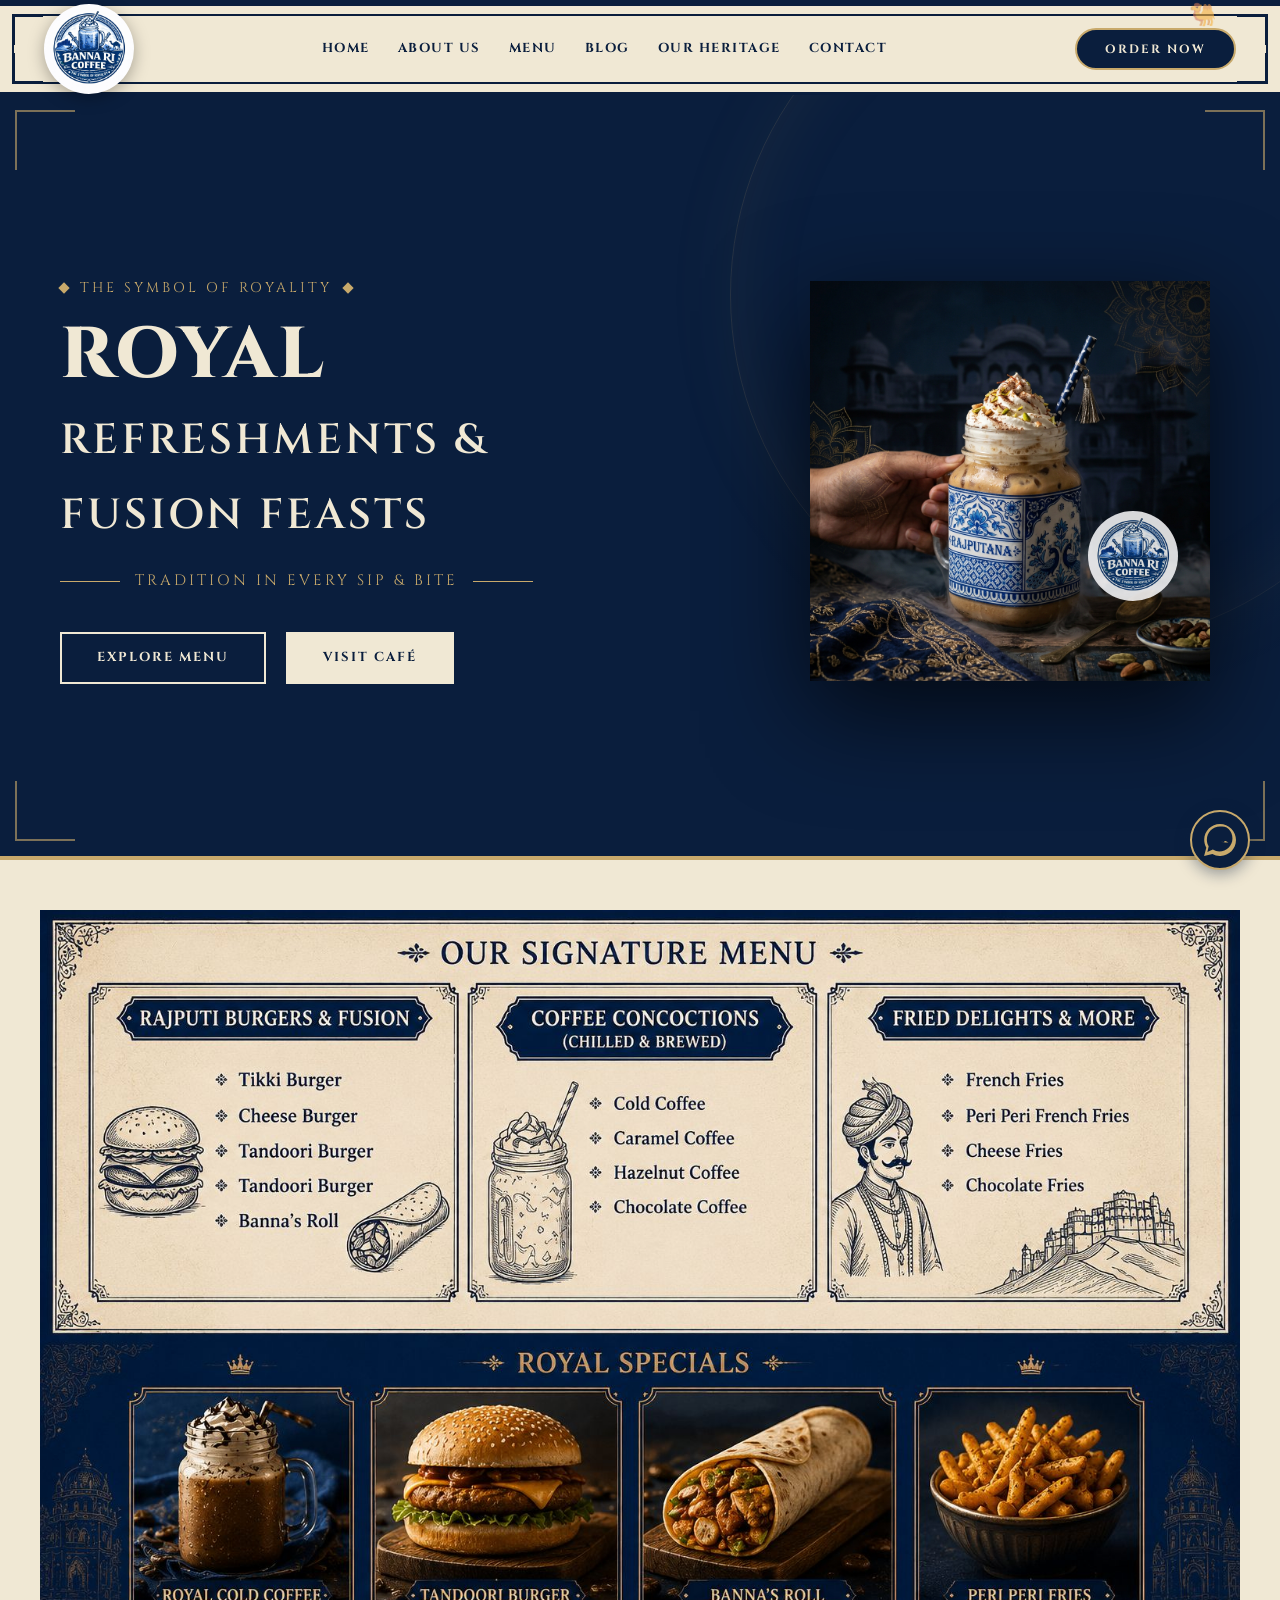
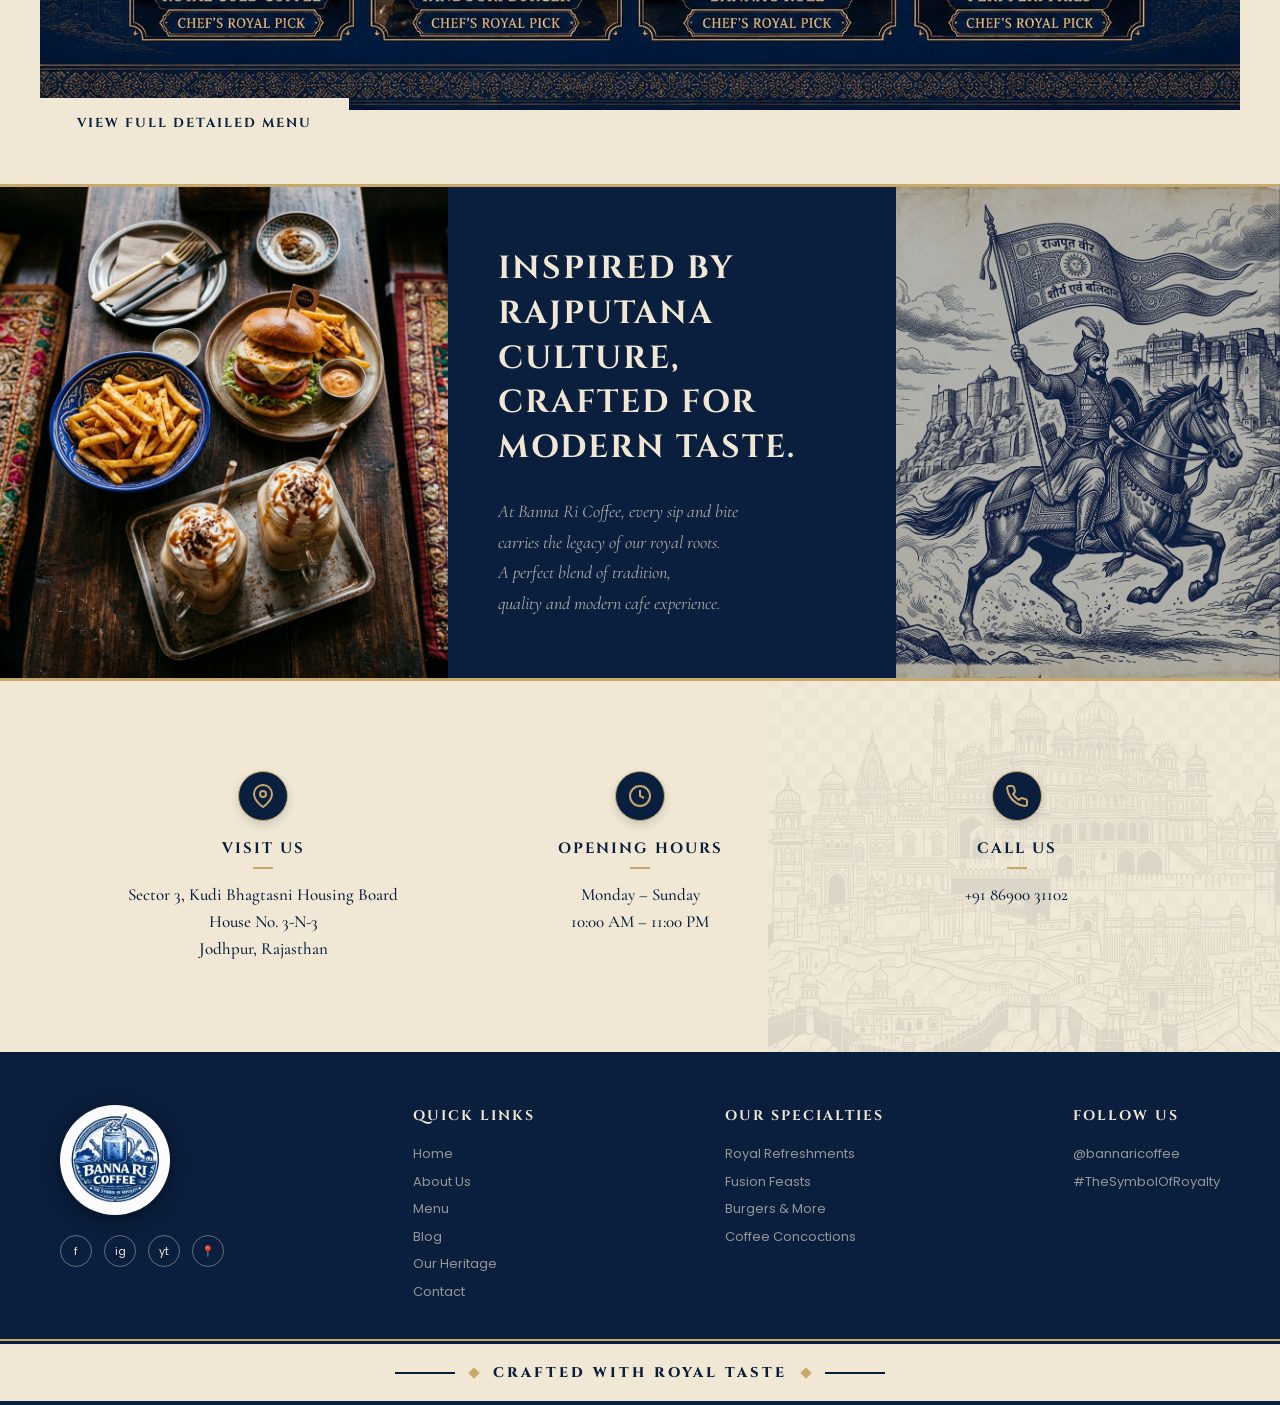
==== index.html @ 78f63f7e "feat: initial commit of Banna Ri Coffee website" ====
<!DOCTYPE html>
<html lang="en">
<head>
    <meta charset="UTF-8">
    <meta name="viewport" content="width=device-width, initial-scale=1.0">
    <title>Banna Ri Coffee | The Symbol of Royality - Royal Café in Jodhpur</title>
    <meta name="description" content="Banna Ri Coffee – The Symbol of Royality. Experience royal Rajputana refreshments and fusion feasts. Premium burgers, coffee concoctions, and fried delights in Jodhpur, Rajasthan.">
    <meta name="keywords" content="Banna Ri Coffee, Jodhpur cafe, royal cafe, Rajputana coffee, fusion feasts, cold coffee Jodhpur, best cafe in Jodhpur, royal refreshments">
    <meta property="og:title" content="Banna Ri Coffee | The Symbol of Royality">
    <meta property="og:description" content="Royal Refreshments & Fusion Feasts. Tradition in every sip and bite.">
    <meta property="og:type" content="website">
    <meta property="og:url" content="https://bannaricoffee.in">
    <meta name="robots" content="index, follow">
    <link rel="canonical" href="https://bannaricoffee.in">
    <link rel="preconnect" href="https://fonts.googleapis.com">
    <link rel="preconnect" href="https://fonts.gstatic.com" crossorigin>
    <link href="https://fonts.googleapis.com/css2?family=Cinzel:wght@400;500;600;700;800;900&family=Cormorant+Garamond:ital,wght@0,300;0,400;0,500;0,600;0,700;1,300;1,400;1,500&family=Poppins:wght@300;400;500;600&display=swap" rel="stylesheet">
    <link rel="stylesheet" href="style.css">

    <!-- Structured Data for SEO -->
    <script type="application/ld+json">
    {
      "@context": "https://schema.org",
      "@type": "CafeOrCoffeeShop",
      "name": "Banna Ri Coffee",
      "description": "Royal Rajputana café experience with fusion feasts and premium coffee concoctions",
      "url": "https://bannaricoffee.in",
      "telephone": "+918690031102",
      "address": {
        "@type": "PostalAddress",
        "streetAddress": "Sector 3, Kudi Bhagtasni Housing Board, House No. 3-N-3",
        "addressLocality": "Jodhpur",
        "addressRegion": "Rajasthan",
        "addressCountry": "IN"
      },
      "openingHours": "Mo-Su 10:00-23:00",
      "servesCuisine": ["Indian Fusion", "Coffee", "Burgers"],
      "priceRange": "$$"
    }
    </script>
</head>
<body>

<!-- ═══════════ NAVBAR ═══════════ -->
<nav id="navbar" class="navbar">
    <div class="nav-inner">
        <div class="corner-ornament tl"></div>
        <div class="corner-ornament tr"></div>
        <div class="corner-ornament bl"></div>
        <div class="corner-ornament br"></div>

        <a href="#" class="nav-logo">
            <img src="logo.png" alt="Banna Ri Coffee Logo" class="logo-img">
        </a>

        <div class="nav-links">
            <a href="index.html">HOME</a>
            <a href="about.html">ABOUT US</a>
            <a href="menu.html">MENU</a>
            <a href="blog.html">BLOG</a>
            <a href="heritage.html">OUR HERITAGE</a>
            <a href="#contact">CONTACT</a>
        </div>

        <button class="mobile-menu-toggle" id="mobile-toggle" aria-label="Toggle Menu">☰</button>
        <a href="https://wa.me/918690031102?text=Jai%20Rajputana!%20I%20would%20like%20to%20place%20an%20order%20or%20inquire%20about%20Banna%20Ri%20Coffee." class="order-btn" target="_blank" rel="noopener noreferrer">ORDER NOW</a>

        <!-- Camel silhouette on right side -->
        <div class="nav-camel">🐫</div>
    </div>
</nav>

<!-- ═══════════ HERO SECTION ═══════════ -->
<section id="home" class="hero">
    <!-- Background layers -->
    <div class="hero-palace-bg"></div>
    <div class="hero-mandala"></div>
    <div class="hero-gradient"></div>

    <!-- Corner ornaments -->
    <div class="hero-corner tl"></div>
    <div class="hero-corner tr"></div>
    <div class="hero-corner bl"></div>
    <div class="hero-corner br"></div>

    <!-- Sword decorations -->
    <div class="hero-sword left-sword"></div>
    <div class="hero-sword right-sword"></div>

    <div class="hero-content">
        <div class="hero-text">
            <p class="hero-tagline">
                <span class="diamond-sm"></span>
                THE SYMBOL OF ROYALITY
                <span class="diamond-sm"></span>
            </p>
            <h1>ROYAL<br><span class="h1-smaller">REFRESHMENTS &</span><br><span class="h1-smaller">FUSION FEASTS</span></h1>
            <div class="hero-rule">
                <span class="rule-line"></span>
                <span class="hero-sub">TRADITION IN EVERY SIP & BITE</span>
                <span class="rule-line"></span>
            </div>
            <div class="hero-btns">
                <a href="#menu" class="btn-plaque">EXPLORE MENU</a>
                <a href="#contact" class="btn-plaque filled">VISIT CAFÉ</a>
            </div>
        </div>

        <div class="hero-image">
            <img src="hero-coffee.png" alt="Banna Ri Coffee Royal Cold Coffee" class="coffee-img">
            <div class="coffee-logo-overlay">
                <img src="logo.png" alt="Logo" class="coffee-logo">
            </div>
        </div>
    </div>
</section>

<!-- ═══════════ MENU SECTION — FIGMA IMAGE ═══════════ -->
<section id="menu" class="menu-section">
    <div class="menu-image-container">
        <!-- Outer ornamental frame -->
        <div class="poster-frame">
            <img src="uploaded-menu.jpg" alt="Banna Ri Coffee Signature Royal Menu" class="menu-figma-img">
        </div>
        <div class="menu-action-row">
            <a href="menu.html" class="btn-plaque filled">VIEW FULL DETAILED MENU</a>
        </div>
    </div>
</section>

<!-- ═══════════ HERITAGE SECTION ═══════════ -->
<section id="heritage" class="heritage-section">
    <div class="heritage-content">
        <div class="heritage-left">
            <img src="heritage-food.png" alt="Royal Food Spread" class="heritage-food-img">
        </div>
        <div class="heritage-center">
            <h2>INSPIRED BY<br>RAJPUTANA CULTURE,<br>CRAFTED FOR<br>MODERN TASTE.</h2>
            <p>At Banna Ri Coffee, every sip and bite<br>carries the legacy of our royal roots.<br>A perfect blend of tradition,<br>quality and modern cafe experience.</p>
        </div>
        <div class="heritage-right">
            <img src="warrior-horse.png" alt="Rajput Warrior on Horseback" class="warrior-img">
        </div>
    </div>
</section>



<!-- ═══════════ CONTACT INFO BAR ═══════════ -->
<section id="contact" class="contact-bar">
    <div class="contact-palace-bg">
        <img src="palace-bg.png" alt="" class="palace-watermark">
    </div>
    <div class="contact-boxes">
        <div class="c-box">
            <div class="c-icon">
                <svg width="24" height="24" viewBox="0 0 24 24" fill="none" stroke="currentColor" stroke-width="2"><path d="M21 10c0 7-9 13-9 13s-9-6-9-13a9 9 0 0 1 18 0z"/><circle cx="12" cy="10" r="3"/></svg>
            </div>
            <h4>VISIT US</h4>
            <p>Sector 3, Kudi Bhagtasni Housing Board<br>House No. 3-N-3<br>Jodhpur, Rajasthan</p>
        </div>
        <div class="c-box">
            <div class="c-icon">
                <svg width="24" height="24" viewBox="0 0 24 24" fill="none" stroke="currentColor" stroke-width="2"><circle cx="12" cy="12" r="10"/><polyline points="12 6 12 12 16 14"/></svg>
            </div>
            <h4>OPENING HOURS</h4>
            <p>Monday – Sunday<br>10:00 AM – 11:00 PM</p>
        </div>
        <div class="c-box">
            <div class="c-icon">
                <svg width="24" height="24" viewBox="0 0 24 24" fill="none" stroke="currentColor" stroke-width="2"><path d="M22 16.92v3a2 2 0 0 1-2.18 2 19.79 19.79 0 0 1-8.63-3.07 19.5 19.5 0 0 1-6-6 19.79 19.79 0 0 1-3.07-8.67A2 2 0 0 1 4.11 2h3a2 2 0 0 1 2 1.72c.127.96.361 1.903.7 2.81a2 2 0 0 1-.45 2.11L8.09 9.91a16 16 0 0 0 6 6l1.27-1.27a2 2 0 0 1 2.11-.45c.907.339 1.85.573 2.81.7A2 2 0 0 1 22 16.92z"/></svg>
            </div>
            <h4>CALL US</h4>
            <p>+91 86900 31102</p>
        </div>
    </div>
</section>

<!-- ═══════════ FOOTER ═══════════ -->
<footer class="footer">
    <div class="footer-grid">
        <div class="footer-brand">
            <img src="logo.png" alt="Banna Ri Coffee" class="footer-logo">
            <div class="social-row">
                <a href="#" aria-label="Facebook">f</a>
                <a href="#" aria-label="Instagram">ig</a>
                <a href="#" aria-label="YouTube">yt</a>
                <a href="#" aria-label="Location">📍</a>
            </div>
        </div>
        <div class="footer-col">
            <h4>QUICK LINKS</h4>
            <a href="index.html">Home</a>
            <a href="about.html">About Us</a>
            <a href="menu.html">Menu</a>
            <a href="blog.html">Blog</a>
            <a href="heritage.html">Our Heritage</a>
            <a href="#contact">Contact</a>
        </div>
        <div class="footer-col">
            <h4>OUR SPECIALTIES</h4>
            <a href="#">Royal Refreshments</a>
            <a href="#">Fusion Feasts</a>
            <a href="#">Burgers & More</a>
            <a href="#">Coffee Concoctions</a>
        </div>
        <div class="footer-col">
            <h4>FOLLOW US</h4>
            <p>@bannaricoffee</p>
            <p>#TheSymbolOfRoyalty</p>
        </div>
    </div>
</footer>

<!-- ═══════════ BOTTOM BAR ═══════════ -->
<div class="bottom-bar">
    <span class="bar-line"></span>
    <span class="diamond-sm"></span>
    <span class="bar-text">CRAFTED WITH ROYAL TASTE</span>
    <span class="diamond-sm"></span>
    <span class="bar-line"></span>
</div>

<!-- FLOATING WHATSAPP BUTTON -->
<a href="https://wa.me/918690031102?text=Jai%20Rajputana!%20I%20would%20like%20to%20place%20an%20order%20or%20inquire%20about%20Banna%20Ri%20Coffee." class="whatsapp-float" target="_blank" rel="noopener noreferrer">
    <div class="whatsapp-tooltip">ORDER / INQUIRE ON WHATSAPP</div>
    <svg class="whatsapp-icon" viewBox="0 0 24 24">
        <path d="M.057 24l1.687-6.163c-1.041-1.804-1.588-3.849-1.587-5.946C.06 5.348 5.397.01 12.008.01c3.202.001 6.212 1.246 8.477 3.514 2.266 2.268 3.507 5.28 3.505 8.484-.004 6.657-5.34 11.997-11.953 11.997-2.005-.001-3.973-.502-5.724-1.455L0 24zm6.59-4.846c1.6.95 3.188 1.449 4.825 1.451 5.436 0 9.86-4.37 9.864-9.799.002-2.63-1.023-5.101-2.885-6.967C16.688 1.974 14.218 1.95 12.012 1.95c-5.438 0-9.863 4.373-9.867 9.802-.001 1.764.47 3.487 1.365 5.02L2.516 21.03l4.131-1.876zm11.758-5.321c-.328-.164-1.94-.959-2.241-1.07-.301-.11-.52-.164-.738.164-.219.329-.848 1.07-.1.328.164.738 1.07 2.241.11.3-.11.492-.41.656-.82.328-1.53-.765-2.241-1.07-.3-.11-.492-.164-.738-.164-.219 0-.52.082-.738.329s-.82.82-.82 2.001.875 2.32 1.011 2.511c.137.192 1.7 2.596 4.12 3.644.576.248 1.025.396 1.375.507.579.184 1.106.158 1.522.096.464-.069 1.94-.793 2.214-1.52.274-.728.274-1.352.192-1.488-.082-.136-.301-.219-.63-.383z"/>
    </svg>
</a>

<!-- MOBILE MENU TOGGLE SCRIPT -->
<script>
    document.addEventListener("DOMContentLoaded", function() {
        const mobileToggle = document.getElementById("mobile-toggle");
        const navLinks = document.querySelector(".nav-links");
        
        if (mobileToggle && navLinks) {
            mobileToggle.addEventListener("click", function() {
                navLinks.classList.toggle("active");
                if (navLinks.classList.contains("active")) {
                    mobileToggle.innerHTML = "✕";
                } else {
                    mobileToggle.innerHTML = "☰";
                }
            });
        }
    });
</script>

</body>
</html>
---- style.css ----
@import url('https://fonts.googleapis.com/css2?family=Cinzel:wght@400;500;600;700;800;900&family=Cormorant+Garamond:ital,wght@0,300;0,400;0,500;0,600;0,700;1,300;1,400;1,500&family=Poppins:wght@300;400;500;600&display=swap');

/* ═══════════ COLOR SYSTEM ═══════════ */
:root {
  --navy: #0a1e3d;
  --navy-deep: #071630;
  --cream: #f0e8d4;
  --cream-light: #f5efe0;
  --beige: #e4dac6;
  --gold: #c8a96b;
  --gold-dark: #a58b52;
  --white: #fff;
  --border-blue: #1a3a6e;
}

/* ═══════════ RESET ═══════════ */
*,*::before,*::after{margin:0;padding:0;box-sizing:border-box}
html{scroll-behavior:smooth}
body{
  font-family:'Poppins',sans-serif;
  background:var(--cream);
  color:var(--navy);
  overflow-x:hidden;
  line-height:1.5;
}
a{text-decoration:none;color:inherit}
img{max-width:100%;display:block}
ul{list-style:none}

/* ═══════════ UTILITIES ═══════════ */
.diamond-sm{
  display:inline-block;width:8px;height:8px;
  background:var(--gold);transform:rotate(45deg);
  vertical-align:middle;
}
.d-bullet{
  display:inline-block;width:6px;height:6px;
  background:var(--navy);transform:rotate(45deg);
  margin-right:10px;vertical-align:middle;
}

/* Corner Ornaments */
.corner-ornament{
  position:absolute;width:30px;height:30px;
  border:2px solid var(--navy);z-index:5;
}
.corner-ornament.tl{top:-1px;left:-1px;border-right:none;border-bottom:none}
.corner-ornament.tr{top:-1px;right:-1px;border-left:none;border-bottom:none}
.corner-ornament.bl{bottom:-1px;left:-1px;border-right:none;border-top:none}
.corner-ornament.br{bottom:-1px;right:-1px;border-left:none;border-top:none}

/* ═══════════ NAVBAR ═══════════ */
.navbar{
  background:var(--cream);
  border-top:6px solid var(--navy);
  border-bottom:3px solid var(--navy);
  padding:8px 12px;
  position:sticky;top:0;z-index:1000;
}
.nav-inner{
  display:flex;align-items:center;justify-content:space-between;
  border:2px solid var(--navy);padding:8px 30px;
  position:relative;background:var(--cream);
}
.nav-logo{display:block;width:90px;height:90px;flex-shrink:0;
  margin-top:-20px;margin-bottom:-20px;z-index:10;
}
.logo-img{
  width:100%;height:100%;object-fit:contain;
  border-radius:50%;
  filter:drop-shadow(0 4px 8px rgba(0,0,0,.3));
}
.nav-links{display:flex;gap:28px;align-items:center}
.nav-links a{
  font-family:'Cinzel',serif;font-size:13px;font-weight:700;
  letter-spacing:1.5px;color:var(--navy);
  position:relative;transition:color .3s;
}
.nav-links a:hover{color:var(--gold-dark)}
.order-btn{
  font-family:'Cinzel',serif;font-size:12px;font-weight:700;
  letter-spacing:2px;padding:10px 28px;
  background:var(--navy);color:var(--cream);
  border:2px solid var(--gold);border-radius:30px;
  transition:all .3s;
}
.order-btn:hover{background:var(--border-blue);box-shadow:0 0 15px rgba(200,169,107,.3)}
.nav-camel{position:absolute;right:50px;top:-18px;font-size:22px;opacity:.6}

/* ═══════════ HERO ═══════════ */
.hero{
  position:relative;background:var(--navy);
  padding:70px 60px 60px;overflow:hidden;
  border-bottom:4px solid var(--gold);
  min-height:85vh;display:flex;align-items:center;
}
.hero-palace-bg{
  position:absolute;top:0;left:0;width:55%;height:100%;
  background:url('https://images.unsplash.com/photo-1599661555355-61b6c6b4458f?q=80&w=1200&auto=format&fit=crop') center/cover;
  opacity:.12;mix-blend-mode:screen;
}
.hero-mandala{
  position:absolute;top:-150px;right:-150px;width:700px;height:700px;
  border:1px solid rgba(200,169,107,.15);border-radius:50%;
  box-shadow:inset 0 0 80px rgba(200,169,107,.08),0 0 80px rgba(200,169,107,.05);
}
.hero-gradient{
  position:absolute;bottom:0;left:0;width:100%;height:50%;
  background:linear-gradient(to top,var(--navy),transparent);z-index:1;
}
/* Hero corners */
.hero-corner{position:absolute;width:60px;height:60px;z-index:3;opacity:.6}
.hero-corner.tl{top:15px;left:15px;border-top:2px solid var(--gold);border-left:2px solid var(--gold)}
.hero-corner.tr{top:15px;right:15px;border-top:2px solid var(--gold);border-right:2px solid var(--gold)}
.hero-corner.bl{bottom:15px;left:15px;border-bottom:2px solid var(--gold);border-left:2px solid var(--gold)}
.hero-corner.br{bottom:15px;right:15px;border-bottom:2px solid var(--gold);border-right:2px solid var(--gold)}

.hero-content{
  display:flex;align-items:center;justify-content:space-between;
  width:100%;max-width:1400px;margin:0 auto;
  position:relative;z-index:5;
}
.hero-text{flex:1;max-width:620px}
.hero-tagline{
  font-family:'Cinzel',serif;font-size:14px;color:var(--gold);
  letter-spacing:3px;margin-bottom:20px;
  display:flex;align-items:center;gap:12px;
}
.hero h1{
  font-family:'Cinzel',serif;color:var(--cream);
  font-size:72px;line-height:1.05;font-weight:800;
  margin-bottom:25px;letter-spacing:2px;
}
.h1-smaller{font-size:42px;font-weight:600;letter-spacing:3px}
.hero-rule{display:flex;align-items:center;gap:15px;margin-bottom:40px}
.rule-line{flex:0 0 60px;height:1px;background:var(--gold)}
.hero-sub{
  font-family:'Cinzel',serif;font-size:15px;color:var(--gold);
  letter-spacing:3px;white-space:nowrap;
}
.hero-btns{display:flex;gap:20px}
.btn-plaque{
  font-family:'Cinzel',serif;font-size:13px;font-weight:700;
  letter-spacing:2px;padding:14px 35px;
  border:2px solid var(--cream);color:var(--cream);
  background:transparent;position:relative;
  transition:all .4s;
}
.btn-plaque:hover{background:rgba(255,255,255,.1);box-shadow:0 0 20px rgba(200,169,107,.2)}
.btn-plaque.filled{background:var(--cream);color:var(--navy);border-color:var(--cream)}
.btn-plaque.filled:hover{background:var(--beige)}

.hero-image{flex:0 0 420px;position:relative;display:flex;justify-content:center}
.coffee-img{
  width:100%;max-width:400px;
  filter:drop-shadow(0 30px 50px rgba(0,0,0,.7));
  animation:heroFloat 5s ease-in-out infinite;
}
.coffee-logo-overlay{
  position:absolute;bottom:20%;right:10%;width:90px;height:90px;
}
.coffee-logo{width:100%;border-radius:50%;opacity:.85}

@keyframes heroFloat{
  0%,100%{transform:translateY(0)}
  50%{transform:translateY(-12px)}
}

/* ═══════════ MENU POSTER (Figma Layout) ═══════════ */
.menu-section{
  background:var(--cream);
  padding:50px 40px;
  display:flex;justify-content:center;
}
.menu-poster{
  max-width:700px;width:100%;
}
.poster-border{
  border:3px solid var(--navy);padding:30px 35px 20px;
  position:relative;background:var(--cream-light);
  box-shadow:inset 0 0 0 6px var(--cream-light),inset 0 0 0 8px var(--navy);
}

/* Logo cloud at top */
.poster-logo-wrap{
  display:flex;justify-content:center;margin-bottom:15px;
  margin-top:-10px;
}
.poster-cloud{
  position:relative;padding:10px;
  background:var(--cream-light);z-index:2;
}
.poster-cloud::before{
  content:'';position:absolute;inset:-15px -30px;
  background:var(--navy);
  -webkit-mask-image:url("data:image/svg+xml,%3Csvg xmlns='http://www.w3.org/2000/svg' viewBox='0 0 300 120'%3E%3Cpath d='M20,110 Q0,60 20,10 Q75,-10 150,10 Q225,-10 280,10 Q300,60 280,110 Q225,130 150,110 Q75,130 20,110Z' fill='black'/%3E%3C/svg%3E");
  mask-image:url("data:image/svg+xml,%3Csvg xmlns='http://www.w3.org/2000/svg' viewBox='0 0 300 120'%3E%3Cpath d='M20,110 Q0,60 20,10 Q75,-10 150,10 Q225,-10 280,10 Q300,60 280,110 Q225,130 150,110 Q75,130 20,110Z' fill='black'/%3E%3C/svg%3E");
  -webkit-mask-size:100% 100%;mask-size:100% 100%;
  z-index:-1;opacity:.08;
}
.poster-logo-img{
  width:120px;height:120px;border-radius:50%;
  object-fit:contain;
  filter:drop-shadow(0 4px 10px rgba(0,0,0,.2));
}

/* Poster title */
.poster-title{
  display:flex;align-items:center;justify-content:center;
  gap:15px;margin-bottom:30px;
}
.poster-title h2{
  font-family:'Cinzel',serif;font-size:22px;font-weight:800;
  letter-spacing:4px;color:var(--navy);white-space:nowrap;
  text-align:center;
}
.heading-line{flex:1;height:2px;background:var(--navy);max-width:100px}

/* Category card */
.poster-category{
  border:2px solid var(--navy);
  margin-bottom:20px;padding:0 25px 20px;
  background:var(--beige);position:relative;
  box-shadow:inset 0 0 0 3px var(--beige),inset 0 0 0 4px rgba(10,30,61,.12);
}

/* Category header pill */
.poster-cat-header{
  display:flex;align-items:center;justify-content:center;gap:12px;
  margin:-1px -26px 20px;padding:12px 20px;
  background:var(--navy);position:relative;
  /* Scalloped bottom */
  -webkit-mask-image:url("data:image/svg+xml,%3Csvg xmlns='http://www.w3.org/2000/svg' viewBox='0 0 300 55'%3E%3Crect width='300' height='42' fill='black'/%3E%3Cpath d='M0,42 Q50,65 100,42 Q150,65 200,42 Q250,65 300,42 L300,55 L0,55Z' fill='black'/%3E%3C/svg%3E");
  mask-image:url("data:image/svg+xml,%3Csvg xmlns='http://www.w3.org/2000/svg' viewBox='0 0 300 55'%3E%3Crect width='300' height='42' fill='black'/%3E%3Cpath d='M0,42 Q50,65 100,42 Q150,65 200,42 Q250,65 300,42 L300,55 L0,55Z' fill='black'/%3E%3C/svg%3E");
  -webkit-mask-size:100% 100%;mask-size:100% 100%;
}
.cat-pill-label{
  font-family:'Cinzel',serif;font-size:15px;font-weight:800;
  letter-spacing:2px;color:var(--cream);text-align:center;
}
.cat-pill-label small{
  font-size:11px;display:block;letter-spacing:1px;
  opacity:.7;margin-top:2px;
}
.cat-pill-label.full{width:100%}
.cat-icon{opacity:.8}
.cat-icon svg{fill:var(--cream)!important}

/* Menu items */
.poster-items{
  padding:5px 10px;
}
.poster-items.two-col{
  display:grid;grid-template-columns:1fr 1fr;gap:4px 30px;
}
.poster-item{
  font-family:'Cormorant Garamond',serif;
  font-size:19px;font-weight:600;color:var(--navy);
  margin-bottom:8px;line-height:1.4;
  display:flex;align-items:center;
}

/* Sketches */
.poster-sketches{
  display:flex;gap:20px;justify-content:center;
  padding-top:10px;height:90px;align-items:flex-end;
}
.poster-sketches.coffee-row{height:100px}
.sketch-img{
  max-height:80px;
  filter:sepia(1) hue-rotate(190deg) saturate(.35) contrast(1.3) brightness(.75);
  mix-blend-mode:multiply;opacity:.65;
}

/* Bottom heritage row */
.poster-bottom-row{
  display:flex;justify-content:space-between;
  align-items:flex-end;margin-top:10px;padding:0 10px;
  height:130px;overflow:hidden;
}
.poster-warrior{
  height:120px;
  filter:sepia(1) hue-rotate(190deg) saturate(.3) brightness(.6);
  mix-blend-mode:multiply;opacity:.5;
}
.poster-palace{
  height:100px;
  filter:sepia(1) hue-rotate(190deg) saturate(.3) brightness(.5);
  mix-blend-mode:multiply;opacity:.35;
}

/* ═══════════ HERITAGE SECTION ═══════════ */
.heritage-section{
  background:var(--navy);color:var(--cream);
  border-top:3px solid var(--gold);
  border-bottom:3px solid var(--gold);
  overflow:hidden;
}
.heritage-content{
  display:flex;align-items:stretch;
  max-width:1400px;margin:0 auto;
}
.heritage-left{flex:0 0 35%;overflow:hidden}
.heritage-food-img{width:100%;height:100%;object-fit:cover;min-height:450px}
.heritage-center{
  flex:1;padding:60px 50px;
  display:flex;flex-direction:column;justify-content:center;
}
.heritage-center h2{
  font-family:'Cinzel',serif;font-size:32px;line-height:1.4;
  color:var(--cream);letter-spacing:2px;margin-bottom:25px;
}
.heritage-center p{
  font-family:'Cormorant Garamond',serif;
  font-size:18px;color:rgba(240,232,212,.7);line-height:1.7;
  font-style:italic;
}
.heritage-right{flex:0 0 30%;overflow:hidden;position:relative}
.warrior-img{
  width:100%;height:100%;object-fit:cover;min-height:450px;
  opacity:.7;mix-blend-mode:lighten;
}

/* ═══════════ GALLERY STRIP ═══════════ */
.gallery-strip{
  background:var(--navy-deep);
  padding:15px;border-bottom:3px solid var(--gold);
}
.gallery-row{display:flex;gap:12px}
.g-item{flex:1;overflow:hidden;border:2px solid var(--gold);border-radius:4px}
.g-item img{
  width:100%;height:180px;object-fit:cover;
  transition:transform .6s;
  filter:sepia(.15) contrast(1.1);
}
.g-item:hover img{transform:scale(1.08)}

/* ═══════════ CONTACT BAR ═══════════ */
.contact-bar{
  background:var(--cream);padding:70px 60px;
  position:relative;overflow:hidden;
  border-bottom:3px solid var(--navy);
}
.contact-palace-bg{
  position:absolute;right:0;bottom:0;width:40%;height:100%;
  opacity:.08;pointer-events:none;
}
.palace-watermark{width:100%;height:100%;object-fit:cover}
.contact-boxes{
  display:flex;justify-content:space-around;
  max-width:1100px;margin:0 auto;position:relative;z-index:2;
  gap:30px;
}
.c-box {
  text-align: center;
  flex: 1;
  padding: 20px;
  transition: transform 0.3s ease;
}
.c-box:hover {
  transform: translateY(-5px);
}
.c-icon {
  width: 50px;
  height: 50px;
  margin: 0 auto 15px;
  color: var(--gold);
  background: var(--navy);
  border-radius: 50%;
  display: flex;
  align-items: center;
  justify-content: center;
  border: 1.5px solid var(--gold);
  box-shadow: 0 4px 10px rgba(10, 30, 61, 0.15);
  transition: all 0.3s ease;
}
.c-box:hover .c-icon {
  background: var(--gold);
  color: var(--navy);
  transform: rotate(5deg) scale(1.05);
  box-shadow: 0 6px 15px rgba(200, 169, 107, 0.3);
}
.c-box h4 {
  font-family: 'Cinzel', serif;
  font-size: 15px;
  font-weight: 700;
  letter-spacing: 2px;
  margin-bottom: 12px;
  color: var(--navy);
  position: relative;
  display: inline-block;
  padding-bottom: 8px;
}
.c-box h4::after {
  content: '';
  position: absolute;
  bottom: 0;
  left: 50%;
  transform: translateX(-50%);
  width: 20px;
  height: 1.5px;
  background: var(--gold);
  transition: width 0.3s ease;
}
.c-box:hover h4::after {
  width: 40px;
}
.c-box p {
  font-family: 'Cormorant Garamond', serif;
  font-size: 17px;
  color: var(--navy);
  line-height: 1.6;
  font-weight: 500;
}

/* ═══════════ FOOTER ═══════════ */
.footer{
  background:var(--navy);color:var(--cream);
  padding:50px 60px 30px;
  border-bottom:2px solid var(--gold);
}
.footer-grid{
  display:flex;justify-content:space-between;
  max-width:1400px;margin:0 auto;gap:40px;
}
.footer-brand{display:flex;flex-direction:column;align-items:flex-start}
.footer-logo{
  width:110px;height:110px;border-radius:50%;
  object-fit:contain;margin-bottom:20px;
  filter:drop-shadow(0 4px 10px rgba(0,0,0,.4));
}
.social-row{display:flex;gap:12px}
.social-row a{
  width:32px;height:32px;border:1px solid rgba(240,232,212,.4);
  border-radius:50%;display:flex;align-items:center;justify-content:center;
  font-size:11px;color:var(--cream);transition:all .3s;
}
.social-row a:hover{border-color:var(--gold);color:var(--gold)}

.footer-col{display:flex;flex-direction:column}
.footer-col h4{
  font-family:'Cinzel',serif;font-size:14px;font-weight:700;
  letter-spacing:2px;margin-bottom:18px;color:var(--cream);
}
.footer-col a,.footer-col p{
  font-size:13px;color:rgba(240,232,212,.6);
  margin-bottom:8px;transition:color .3s;
}
.footer-col a:hover{color:var(--gold)}

/* ═══════════ BOTTOM BAR ═══════════ */
.bottom-bar{
  background:var(--cream);padding:18px;
  display:flex;align-items:center;justify-content:center;gap:15px;
  border-top:3px solid var(--navy);
  border-bottom:4px solid var(--navy);
}
.bar-line{width:60px;height:2px;background:var(--navy)}
.bar-text{
  font-family:'Cinzel',serif;font-size:14px;font-weight:800;
  letter-spacing:3px;color:var(--navy);
}

.mobile-menu-toggle {
  display: none;
}

/* ═══════════ FLOATING WHATSAPP BUTTON ═══════════ */
.whatsapp-float {
  position: fixed;
  bottom: 30px;
  right: 30px;
  background: var(--navy);
  border: 2px solid var(--gold);
  color: var(--gold);
  width: 60px;
  height: 60px;
  border-radius: 50%;
  display: flex;
  align-items: center;
  justify-content: center;
  box-shadow: 0 4px 15px rgba(10, 30, 61, 0.4);
  z-index: 1999;
  transition: all 0.3s ease;
  text-decoration: none;
}
.whatsapp-float:hover {
  background: var(--gold);
  color: var(--navy);
  transform: scale(1.1);
  box-shadow: 0 6px 20px rgba(200, 169, 107, 0.6);
}
.whatsapp-icon {
  width: 32px;
  height: 32px;
  fill: currentColor;
}
.whatsapp-tooltip {
  position: absolute;
  right: 70px;
  background: var(--navy);
  border: 1px solid var(--gold);
  color: var(--cream);
  padding: 6px 12px;
  border-radius: 4px;
  font-size: 12px;
  font-family: 'Cinzel', serif;
  font-weight: 600;
  letter-spacing: 1px;
  white-space: nowrap;
  opacity: 0;
  pointer-events: none;
  transition: opacity 0.3s, transform 0.3s;
  transform: translateX(10px);
  box-shadow: 0 4px 10px rgba(0,0,0,0.3);
}
.whatsapp-float:hover .whatsapp-tooltip {
  opacity: 1;
  transform: translateX(0);
}

/* ═══════════ BLOG PREVIEW ═══════════ */
.blog-preview-section {
  background: var(--navy-deep);
  color: var(--cream);
  padding: 80px 60px;
  text-align: center;
  border-bottom: 3px solid var(--gold);
}
.preview-header {
  display: flex;
  align-items: center;
  justify-content: center;
  gap: 20px;
  margin-bottom: 10px;
}
.preview-header h2 {
  font-family: 'Cinzel', serif;
  font-size: 28px;
  font-weight: 800;
  letter-spacing: 4px;
  color: var(--cream);
  white-space: nowrap;
}
.preview-header .heading-line {
  flex: 1;
  height: 1px;
  background: rgba(240, 232, 212, 0.2);
  max-width: 180px;
}
.preview-subtitle {
  font-family: 'Cormorant Garamond', serif;
  font-size: 18px;
  font-style: italic;
  color: var(--gold);
  margin-bottom: 50px;
}
.preview-grid {
  display: grid;
  grid-template-columns: repeat(2, 1fr);
  gap: 40px;
  max-width: 1100px;
  margin: 0 auto 50px;
  text-align: left;
}
.preview-card {
  background: var(--navy);
  border: 2px solid rgba(200, 169, 107, 0.2);
  display: flex;
  flex-direction: column;
  transition: all 0.3s ease;
}
.preview-card:hover {
  transform: translateY(-5px);
  border-color: var(--gold);
  box-shadow: 0 10px 25px rgba(0,0,0,0.3);
}
.p-card-img-wrap {
  position: relative;
  height: 240px;
  overflow: hidden;
  border-bottom: 2px solid rgba(200, 169, 107, 0.2);
}
.p-card-img {
  width: 100%;
  height: 100%;
  object-fit: cover;
  transition: transform 0.5s ease;
}
.preview-card:hover .p-card-img {
  transform: scale(1.05);
}
.p-card-tag {
  position: absolute;
  top: 15px;
  left: 15px;
  background: var(--navy-deep);
  color: var(--gold);
  border: 1px solid var(--gold);
  font-family: 'Cinzel', serif;
  font-size: 10px;
  font-weight: 700;
  letter-spacing: 1px;
  padding: 4px 10px;
}
.p-card-content {
  padding: 25px;
  display: flex;
  flex-direction: column;
  flex-grow: 1;
}
.p-card-date {
  font-family: 'Cinzel', serif;
  font-size: 11px;
  color: var(--gold-dark);
  margin-bottom: 10px;
  letter-spacing: 1px;
}
.preview-card h3 {
  font-family: 'Cinzel', serif;
  font-size: 18px;
  font-weight: 700;
  color: var(--cream);
  margin-bottom: 12px;
  letter-spacing: 1px;
}
.p-card-content p {
  font-family: 'Cormorant Garamond', serif;
  font-size: 16px;
  color: rgba(240, 232, 212, 0.7);
  line-height: 1.6;
  margin-bottom: 20px;
  flex-grow: 1;
}
.p-read-more {
  font-family: 'Cinzel', serif;
  font-size: 11px;
  font-weight: 700;
  color: var(--gold);
  letter-spacing: 1.5px;
  transition: color 0.3s;
  align-self: flex-start;
}
.p-read-more:hover {
  color: var(--cream);
}
.preview-action {
  display: flex;
  justify-content: center;
}

/* ═══════════ RESPONSIVE ═══════════ */
@media(max-width:1024px){
  .hero-content{flex-direction:column;text-align:center;gap:50px}
  .hero-text{align-items:center;display:flex;flex-direction:column;max-width:100%}
  .hero h1{font-size:48px}
  .h1-smaller{font-size:28px}
  .hero-image{flex:0 0 auto}
  .nav-links{
    display: none;
    flex-direction: column;
    position: absolute;
    top: 100%;
    left: 0;
    right: 0;
    background: var(--navy);
    border: 2px solid var(--gold);
    border-top: none;
    padding: 30px 20px;
    gap: 20px;
    z-index: 999;
    box-shadow: 0 10px 30px rgba(0,0,0,0.5);
  }
  .nav-links.active {
    display: flex;
  }
  .nav-links a {
    color: var(--cream);
    font-size: 16px;
    text-align: center;
    width: 100%;
    padding: 10px 0;
    border-bottom: 1px solid rgba(200, 169, 107, 0.15);
  }
  .nav-links a:last-child {
    border-bottom: none;
  }
  .nav-links a.active {
    color: var(--gold);
    border-bottom: 2px solid var(--gold);
    padding-bottom: 4px;
  }
  .mobile-menu-toggle {
    display: block;
    background: transparent;
    border: none;
    color: var(--navy);
    font-size: 32px;
    cursor: pointer;
    order: 3;
    line-height: 1;
    transition: color 0.3s;
    padding: 5px 10px;
  }
  .mobile-menu-toggle:hover {
    color: var(--gold-dark);
  }
  .nav-camel{display:none}
  .menu-columns{flex-direction:column}
  .heritage-content{flex-direction:column}
  .heritage-left,.heritage-right{flex:0 0 auto}
  .heritage-food-img,.warrior-img{min-height:300px}
  .gallery-row{flex-wrap:wrap}
  .g-item{flex:0 0 calc(50% - 6px)}
  .contact-boxes{flex-direction:column;gap:30px;align-items:center}
  .footer-grid{flex-direction:column;gap:30px}
  .preview-grid {
    grid-template-columns: 1fr;
    gap: 30px;
  }
  .blog-preview-section {
    padding: 60px 20px;
  }
}
@media(max-width:600px){
  .hero{padding:50px 20px}
  .hero h1{font-size:36px}
  .h1-smaller{font-size:22px}
  .menu-section{padding:30px 15px}
  .menu-frame{padding:25px 15px}
  .hero-btns{flex-direction:column;gap:12px}
  .g-item{flex:0 0 100%}
  .whatsapp-float {
    bottom: 20px;
    right: 20px;
    width: 50px;
    height: 50px;
  }
  .whatsapp-icon {
    width: 26px;
    height: 26px;
  }
  .whatsapp-tooltip {
    display: none; /* Hide tooltips on small mobile touchscreens */
  }
}
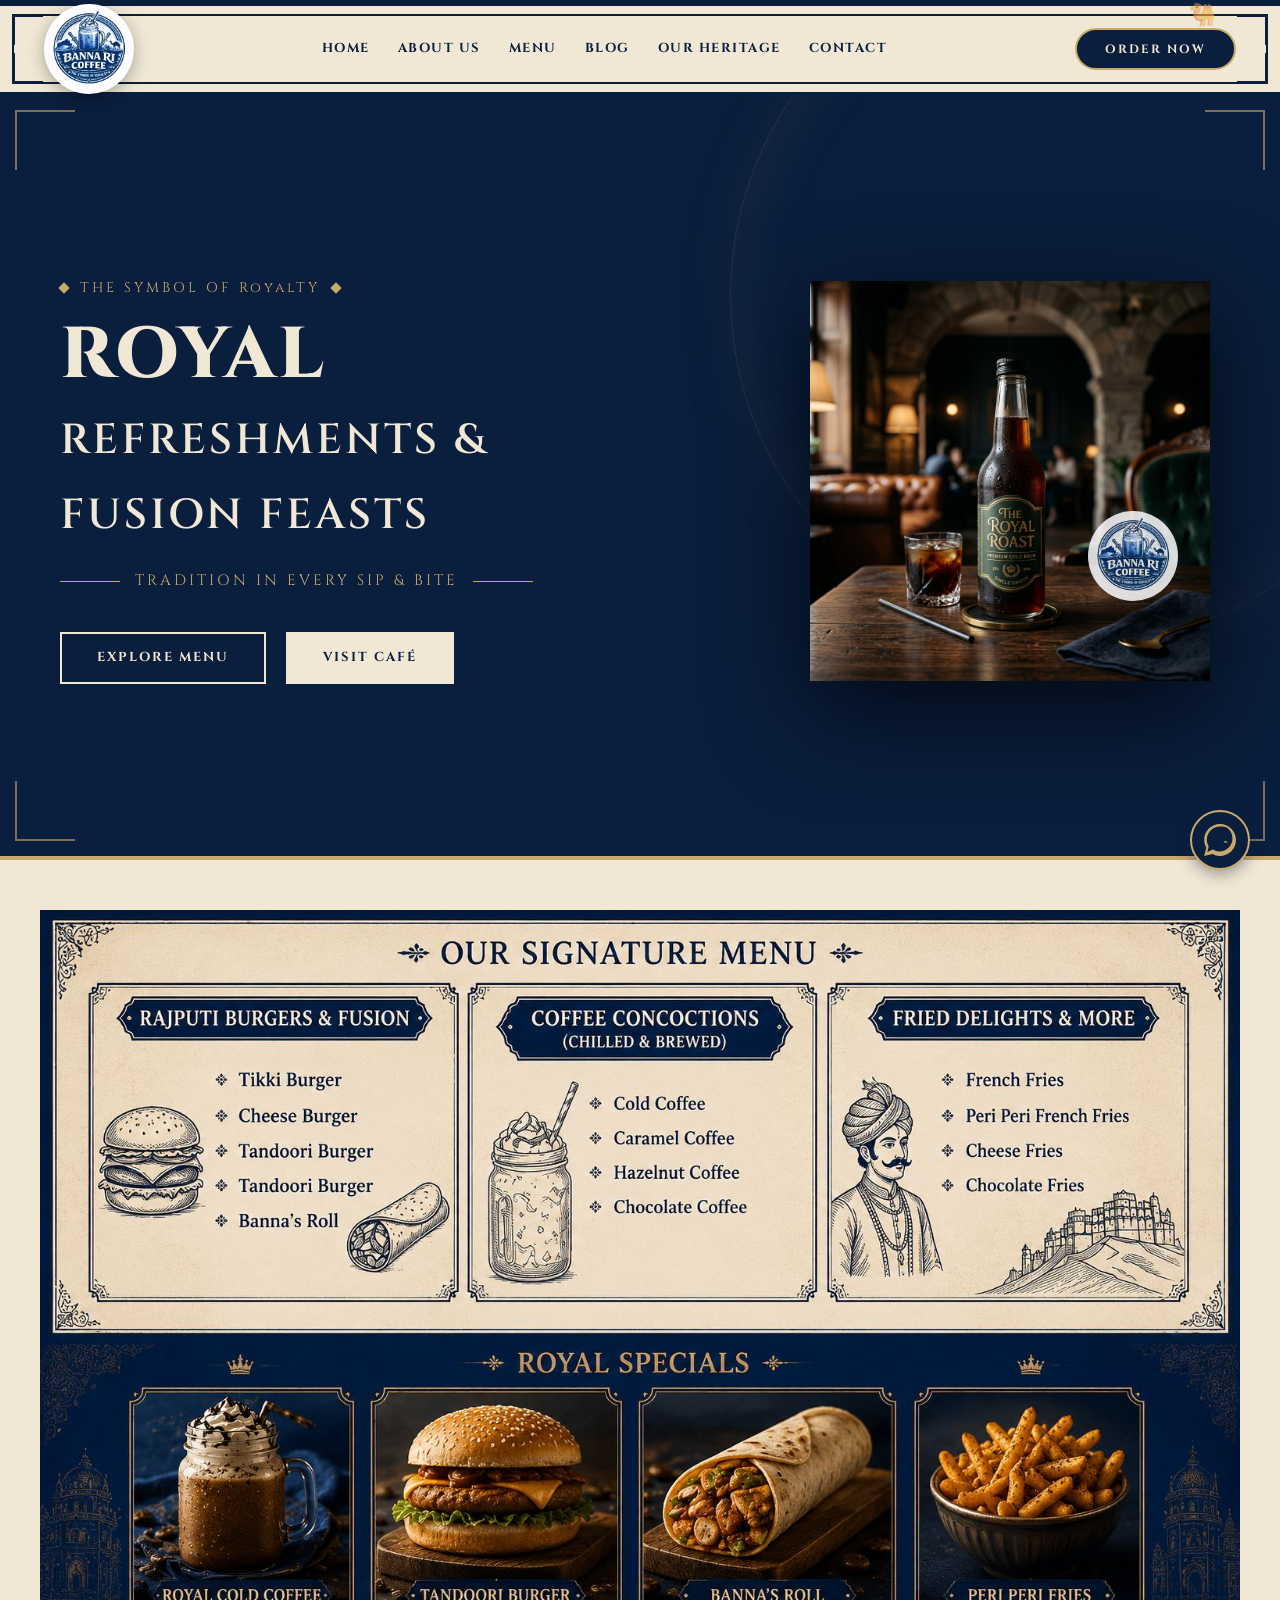
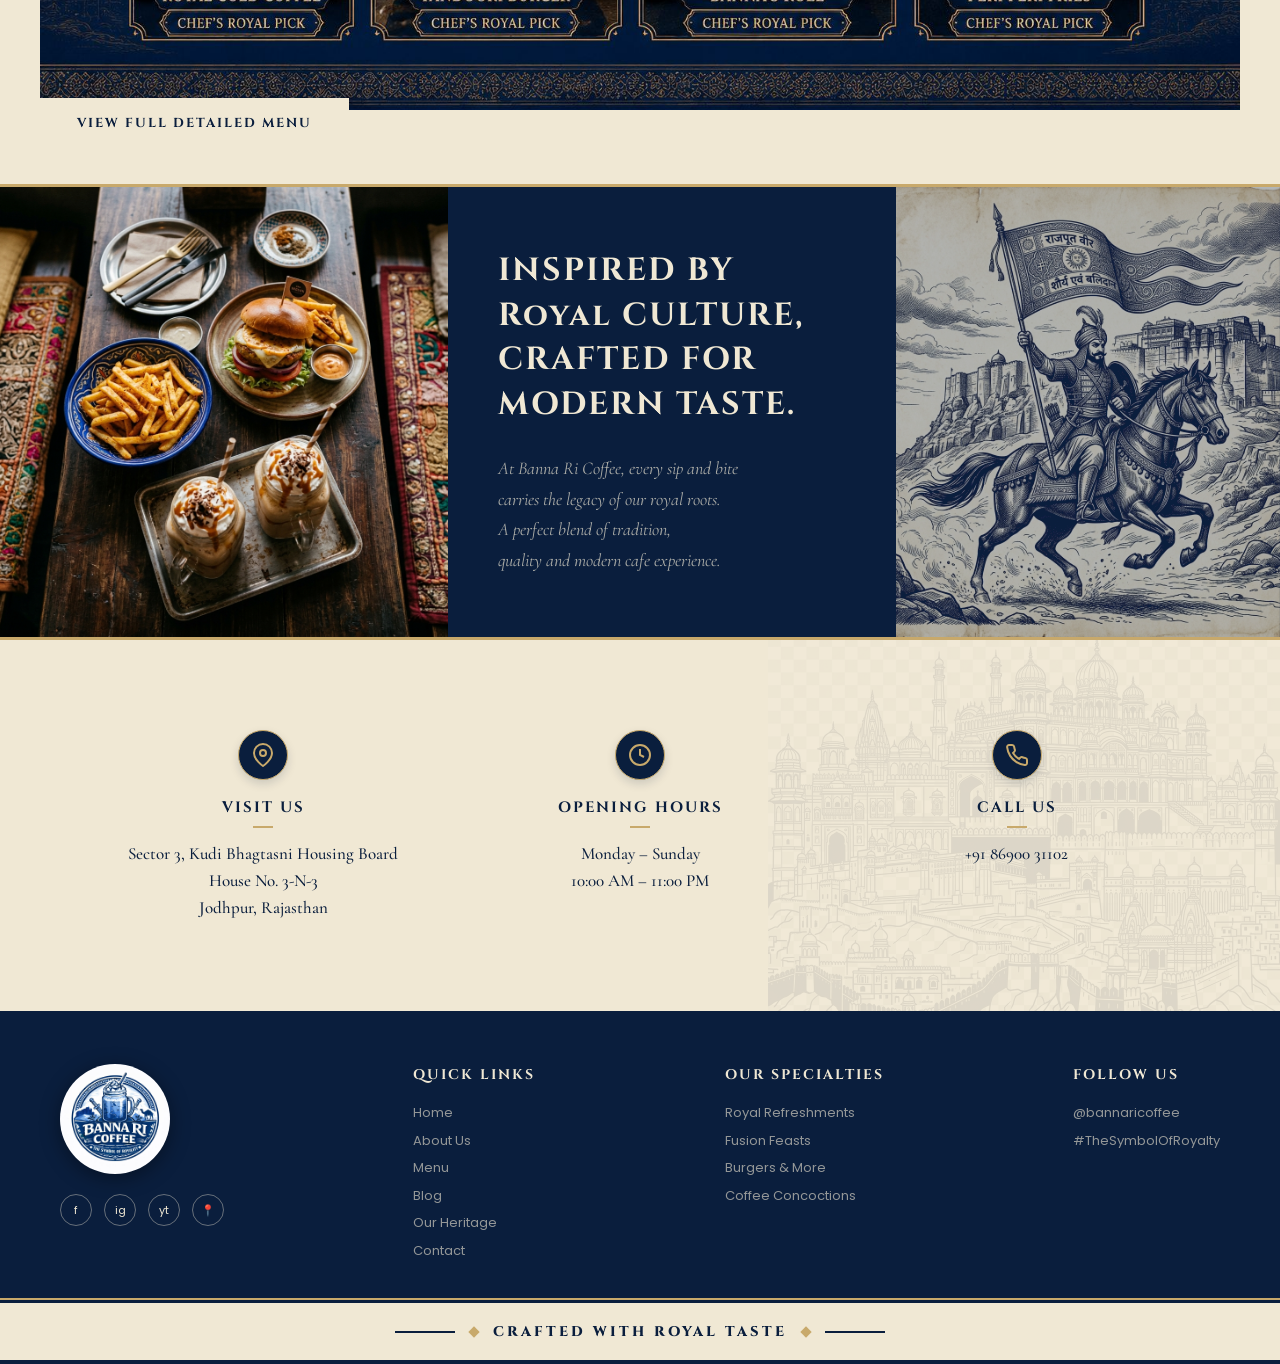
==== commit f04567a5: "Major brand update: Replace Rajputana references, update hero image to bottle logo, add cigar shots " ====
--- a/index.html
+++ b/index.html
@@ -3,10 +3,10 @@
 <head>
     <meta charset="UTF-8">
     <meta name="viewport" content="width=device-width, initial-scale=1.0">
-    <title>Banna Ri Coffee | The Symbol of Royality - Royal Café in Jodhpur</title>
-    <meta name="description" content="Banna Ri Coffee – The Symbol of Royality. Experience royal Rajputana refreshments and fusion feasts. Premium burgers, coffee concoctions, and fried delights in Jodhpur, Rajasthan.">
-    <meta name="keywords" content="Banna Ri Coffee, Jodhpur cafe, royal cafe, Rajputana coffee, fusion feasts, cold coffee Jodhpur, best cafe in Jodhpur, royal refreshments">
-    <meta property="og:title" content="Banna Ri Coffee | The Symbol of Royality">
+    <title>Banna Ri Coffee | The Symbol of Royalty - Royal Café in Jodhpur</title>
+    <meta name="description" content="Banna Ri Coffee – The Symbol of Royalty. Experience royal Royal refreshments and fusion feasts. Premium burgers, coffee concoctions, and fried delights in Jodhpur, Rajasthan.">
+    <meta name="keywords" content="Banna Ri Coffee, Jodhpur cafe, royal cafe, Royal coffee, fusion feasts, cold coffee Jodhpur, best cafe in Jodhpur, royal refreshments">
+    <meta property="og:title" content="Banna Ri Coffee | The Symbol of Royalty">
     <meta property="og:description" content="Royal Refreshments & Fusion Feasts. Tradition in every sip and bite.">
     <meta property="og:type" content="website">
     <meta property="og:url" content="https://bannaricoffee.in">
@@ -23,7 +23,7 @@
       "@context": "https://schema.org",
       "@type": "CafeOrCoffeeShop",
       "name": "Banna Ri Coffee",
-      "description": "Royal Rajputana café experience with fusion feasts and premium coffee concoctions",
+      "description": "Royal Royal café experience with fusion feasts and premium coffee concoctions",
       "url": "https://bannaricoffee.in",
       "telephone": "+918690031102",
       "address": {
@@ -63,7 +63,7 @@
         </div>
 
         <button class="mobile-menu-toggle" id="mobile-toggle" aria-label="Toggle Menu">☰</button>
-        <a href="https://wa.me/918690031102?text=Jai%20Rajputana!%20I%20would%20like%20to%20place%20an%20order%20or%20inquire%20about%20Banna%20Ri%20Coffee." class="order-btn" target="_blank" rel="noopener noreferrer">ORDER NOW</a>
+        <a href="https://wa.me/918690031102?text=Hello!%20I%20would%20like%20to%20place%20an%20order%20or%20inquire%20about%20Banna%20Ri%20Coffee." class="order-btn" target="_blank" rel="noopener noreferrer">ORDER NOW</a>
 
         <!-- Camel silhouette on right side -->
         <div class="nav-camel">🐫</div>
@@ -91,7 +91,7 @@
         <div class="hero-text">
             <p class="hero-tagline">
                 <span class="diamond-sm"></span>
-                THE SYMBOL OF ROYALITY
+                THE SYMBOL OF RoyalTY
                 <span class="diamond-sm"></span>
             </p>
             <h1>ROYAL<br><span class="h1-smaller">REFRESHMENTS &</span><br><span class="h1-smaller">FUSION FEASTS</span></h1>
@@ -135,11 +135,11 @@
             <img src="heritage-food.png" alt="Royal Food Spread" class="heritage-food-img">
         </div>
         <div class="heritage-center">
-            <h2>INSPIRED BY<br>RAJPUTANA CULTURE,<br>CRAFTED FOR<br>MODERN TASTE.</h2>
+            <h2>INSPIRED BY<br>Royal CULTURE,<br>CRAFTED FOR<br>MODERN TASTE.</h2>
             <p>At Banna Ri Coffee, every sip and bite<br>carries the legacy of our royal roots.<br>A perfect blend of tradition,<br>quality and modern cafe experience.</p>
         </div>
         <div class="heritage-right">
-            <img src="warrior-horse.png" alt="Rajput Warrior on Horseback" class="warrior-img">
+            <img src="warrior-horse.png" alt="Royal Warrior on Horseback" class="warrior-img">
         </div>
     </div>
 </section>
@@ -222,7 +222,7 @@
 </div>
 
 <!-- FLOATING WHATSAPP BUTTON -->
-<a href="https://wa.me/918690031102?text=Jai%20Rajputana!%20I%20would%20like%20to%20place%20an%20order%20or%20inquire%20about%20Banna%20Ri%20Coffee." class="whatsapp-float" target="_blank" rel="noopener noreferrer">
+<a href="https://wa.me/918690031102?text=Hello!%20I%20would%20like%20to%20place%20an%20order%20or%20inquire%20about%20Banna%20Ri%20Coffee." class="whatsapp-float" target="_blank" rel="noopener noreferrer">
     <div class="whatsapp-tooltip">ORDER / INQUIRE ON WHATSAPP</div>
     <svg class="whatsapp-icon" viewBox="0 0 24 24">
         <path d="M.057 24l1.687-6.163c-1.041-1.804-1.588-3.849-1.587-5.946C.06 5.348 5.397.01 12.008.01c3.202.001 6.212 1.246 8.477 3.514 2.266 2.268 3.507 5.28 3.505 8.484-.004 6.657-5.34 11.997-11.953 11.997-2.005-.001-3.973-.502-5.724-1.455L0 24zm6.59-4.846c1.6.95 3.188 1.449 4.825 1.451 5.436 0 9.86-4.37 9.864-9.799.002-2.63-1.023-5.101-2.885-6.967C16.688 1.974 14.218 1.95 12.012 1.95c-5.438 0-9.863 4.373-9.867 9.802-.001 1.764.47 3.487 1.365 5.02L2.516 21.03l4.131-1.876zm11.758-5.321c-.328-.164-1.94-.959-2.241-1.07-.301-.11-.52-.164-.738.164-.219.329-.848 1.07-.1.328.164.738 1.07 2.241.11.3-.11.492-.41.656-.82.328-1.53-.765-2.241-1.07-.3-.11-.492-.164-.738-.164-.219 0-.52.082-.738.329s-.82.82-.82 2.001.875 2.32 1.011 2.511c.137.192 1.7 2.596 4.12 3.644.576.248 1.025.396 1.375.507.579.184 1.106.158 1.522.096.464-.069 1.94-.793 2.214-1.52.274-.728.274-1.352.192-1.488-.082-.136-.301-.219-.63-.383z"/>
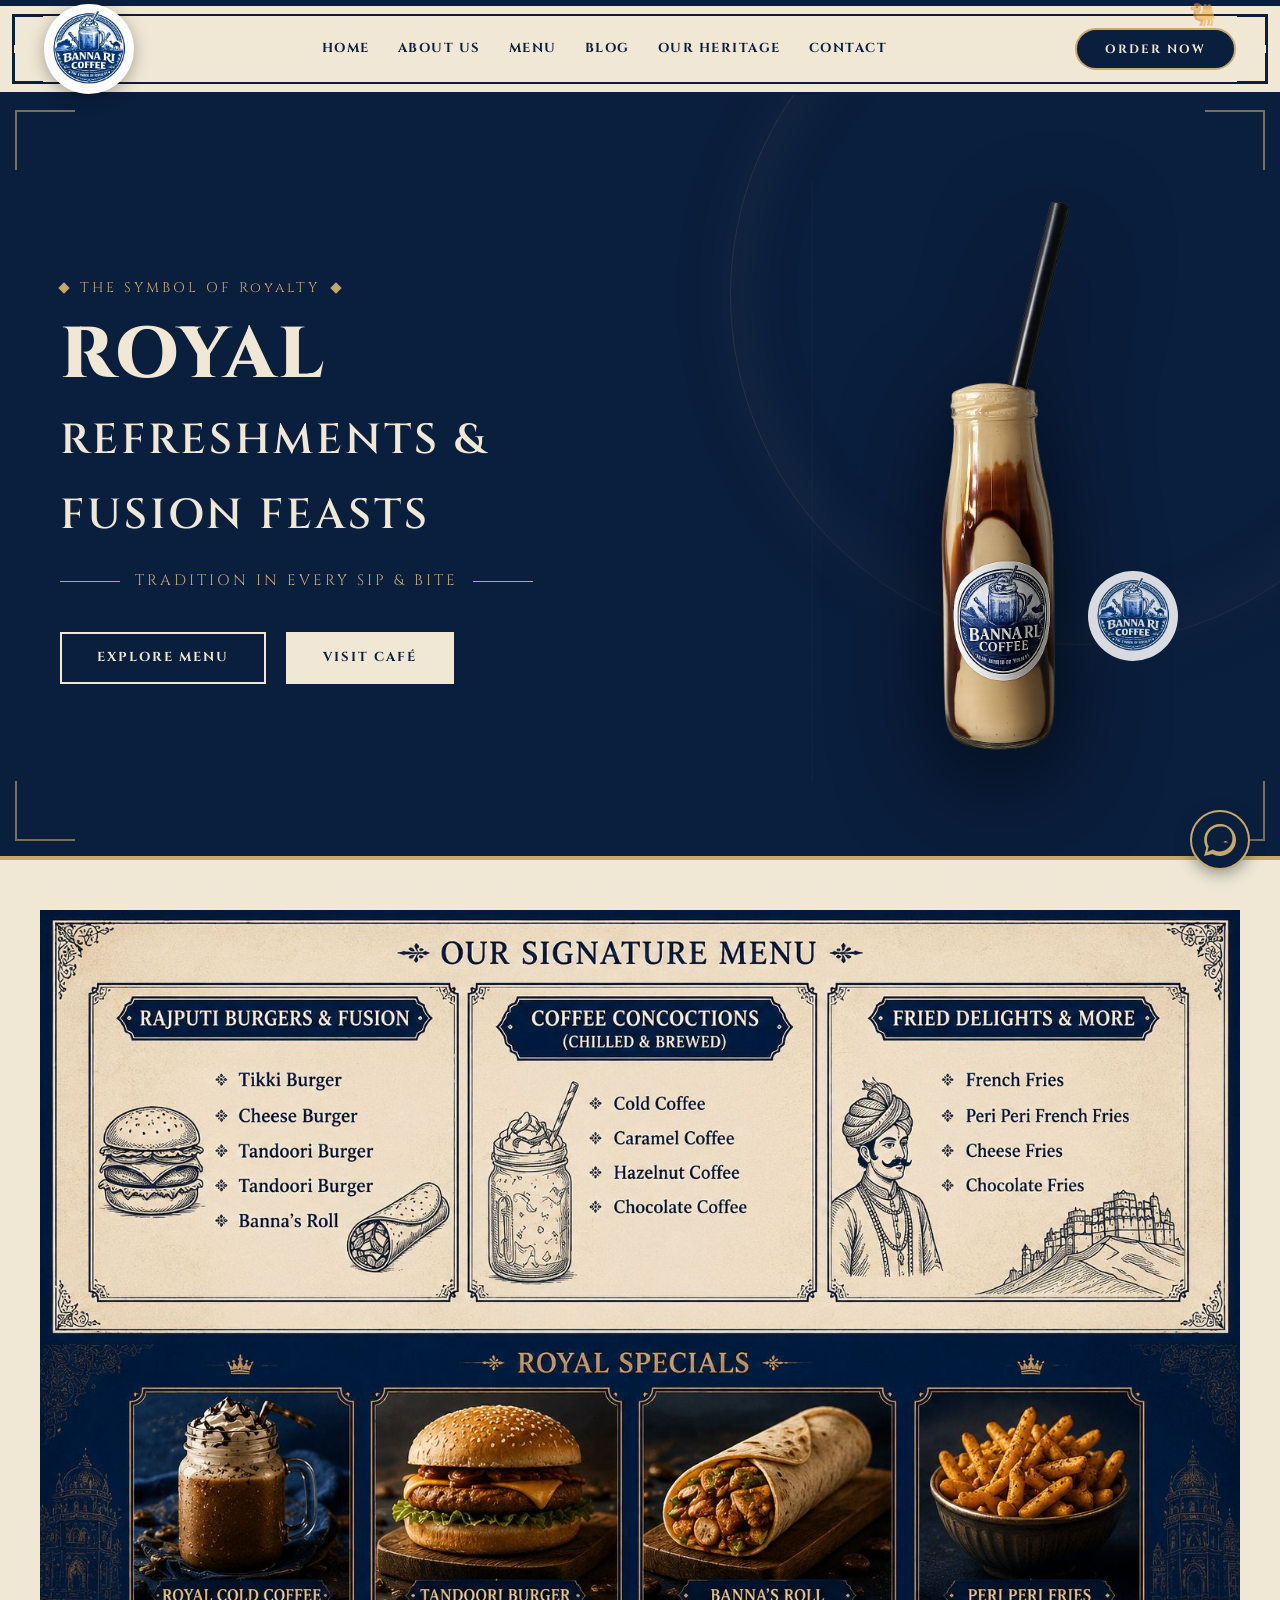
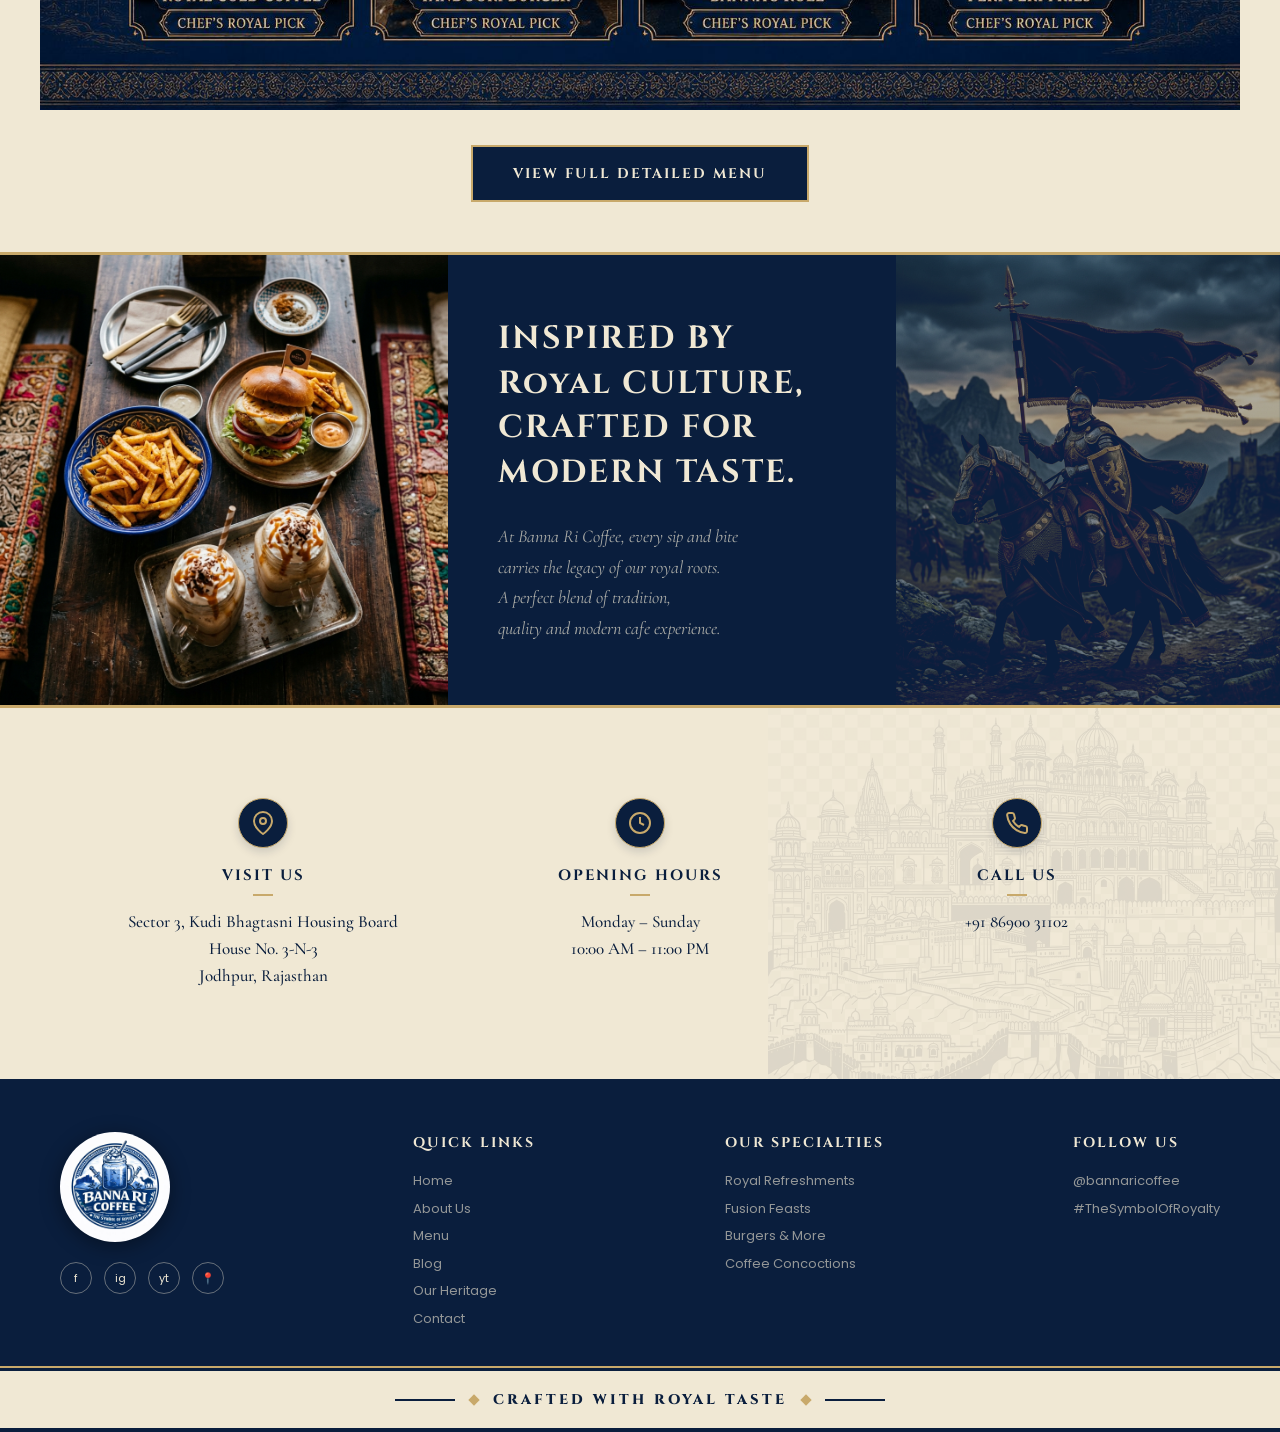
==== commit 8ee3f0ec: "Update canonical URLs and sitemaps to vercel app link for SEO" ====
--- a/index.html
+++ b/index.html
@@ -9,9 +9,9 @@
     <meta property="og:title" content="Banna Ri Coffee | The Symbol of Royalty">
     <meta property="og:description" content="Royal Refreshments & Fusion Feasts. Tradition in every sip and bite.">
     <meta property="og:type" content="website">
-    <meta property="og:url" content="https://bannaricoffee.in">
+    <meta property="og:url" content="https://banna-ri-coffee.vercel.app">
     <meta name="robots" content="index, follow">
-    <link rel="canonical" href="https://bannaricoffee.in">
+    <link rel="canonical" href="https://banna-ri-coffee.vercel.app">
     <link rel="preconnect" href="https://fonts.googleapis.com">
     <link rel="preconnect" href="https://fonts.gstatic.com" crossorigin>
     <link href="https://fonts.googleapis.com/css2?family=Cinzel:wght@400;500;600;700;800;900&family=Cormorant+Garamond:ital,wght@0,300;0,400;0,500;0,600;0,700;1,300;1,400;1,500&family=Poppins:wght@300;400;500;600&display=swap" rel="stylesheet">
@@ -24,7 +24,7 @@
       "@type": "CafeOrCoffeeShop",
       "name": "Banna Ri Coffee",
       "description": "Royal Royal café experience with fusion feasts and premium coffee concoctions",
-      "url": "https://bannaricoffee.in",
+      "url": "https://banna-ri-coffee.vercel.app",
       "telephone": "+918690031102",
       "address": {
         "@type": "PostalAddress",
--- a/style.css
+++ b/style.css
@@ -211,10 +211,28 @@
 }
 .poster-title h2{
   font-family:'Cinzel',serif;font-size:22px;font-weight:800;
-  letter-spacing:4px;color:var(--navy);white-space:nowrap;
+  letter-spacing:4px;color:var(--navy);
   text-align:center;
 }
 .heading-line{flex:1;height:2px;background:var(--navy);max-width:100px}
+
+/* Menu Action Row */
+.menu-action-row {
+  display: flex;
+  justify-content: center;
+  margin-top: 35px;
+}
+.menu-action-row .btn-plaque {
+  background: var(--navy);
+  color: var(--cream);
+  border-color: var(--gold);
+  padding: 16px 40px;
+  font-size: 14px;
+}
+.menu-action-row .btn-plaque:hover {
+  background: var(--gold);
+  color: var(--navy);
+}
 
 /* Category card */
 .poster-category{
@@ -713,7 +731,9 @@
   .gallery-row{flex-wrap:wrap}
   .g-item{flex:0 0 calc(50% - 6px)}
   .contact-boxes{flex-direction:column;gap:30px;align-items:center}
-  .footer-grid{flex-direction:column;gap:30px}
+  .footer-grid{flex-direction:column;gap:30px;align-items:center;text-align:center;}
+  .footer-brand{align-items:center;}
+  .social-row{justify-content:center;}
   .preview-grid {
     grid-template-columns: 1fr;
     gap: 30px;
@@ -726,6 +746,7 @@
   .hero{padding:50px 20px}
   .hero h1{font-size:36px}
   .h1-smaller{font-size:22px}
+  .poster-title h2{font-size:18px;letter-spacing:2px;}
   .menu-section{padding:30px 15px}
   .menu-frame{padding:25px 15px}
   .hero-btns{flex-direction:column;gap:12px}
